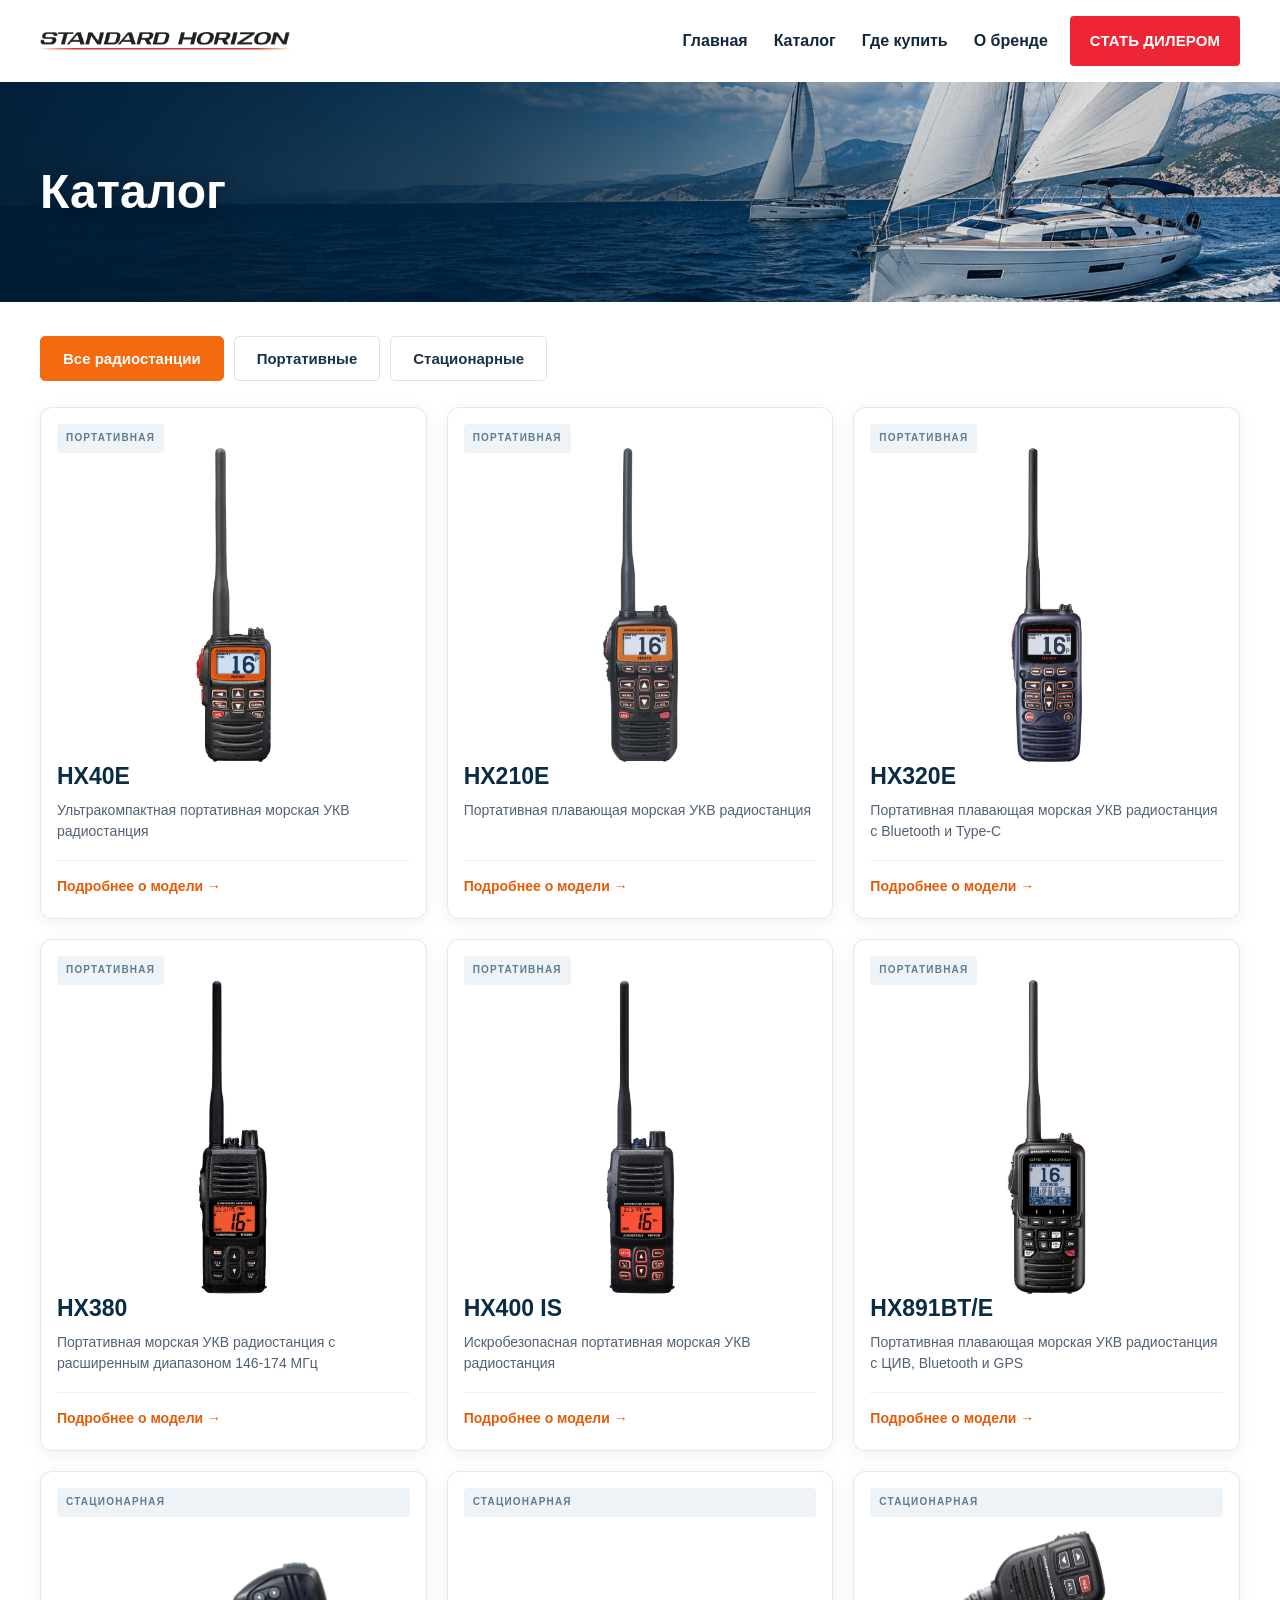
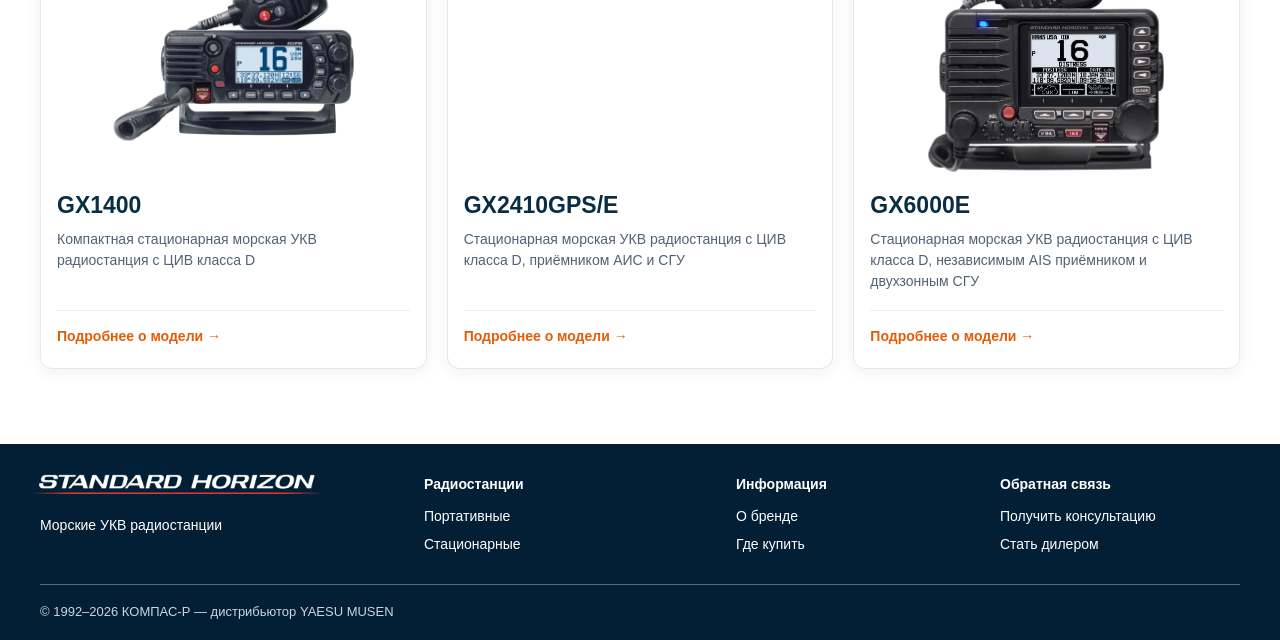
==== catalog/index.html @ 4b66a3e4 "Fix typography of distributor footer copyright" ====
<!DOCTYPE html>

<html lang="ru"><head><meta charset="utf-8"/><meta content="width=device-width,initial-scale=1" name="viewport"/><title>Каталог морских УКВ радиостанций — Standard Horizon</title><meta content="Каталог стационарных и портативных морских УКВ радиостанций Standard Horizon" name="description"/><link rel="stylesheet" href="catalog.css?v=20261125-unified-banner"/></head><body><header class="site-header"><div class="container header-inner"><a aria-label="Standard Horizon — главная" class="logo" href="../index.html"><img alt="Standard Horizon" src="[data-uri]"/></a><button aria-controls="nav" aria-expanded="false" aria-label="Открыть меню" class="mobile-menu">☰</button><nav aria-label="Основная навигация" class="nav" id="nav"><a href="../index.html">Главная</a><a href="index.html">Каталог</a><a href="../index.html#dealers">Где купить</a><a href="../about.html">О бренде</a></nav><a class="dealer-btn" href="../index.html#contact">СТАТЬ ДИЛЕРОМ</a></div></header><section class="catalog-hero"><div class="container"><h1>Каталог</h1></div></section><main class="catalog-main container"><div aria-label="Тип радиостанции" class="catalog-controls" role="group"><button aria-pressed="true" class="filter-btn active" data-filter="all" type="button">Все радиостанции</button><button aria-pressed="false" class="filter-btn" data-filter="handheld" type="button">Портативные</button><button aria-pressed="false" class="filter-btn" data-filter="fixed" type="button">Стационарные</button></div><div class="catalog-grid"><article class="catalog-card" data-type="handheld" role="link" tabindex="0" data-href="../products/HX40E.html"><div class="product-category">ПОРТАТИВНАЯ</div><img alt="Standard Horizon HX40E" class="product-photo" loading="lazy" src="../assets/products/HX40E.jpg"/><h2>HX40E</h2><p>Ультракомпактная портативная морская УКВ радиостанция</p><span class="more">Подробнее о модели  →</span></article><article class="catalog-card" data-type="handheld"><div class="product-category">ПОРТАТИВНАЯ</div><img alt="Standard Horizon HX210E" class="product-photo" loading="lazy" src="../assets/products/HX210E.jpg"/><h2>HX210E</h2><p>Портативная плавающая морская УКВ радиостанция</p><span class="more">Подробнее о модели  →</span></article><article class="catalog-card" data-type="handheld"><div class="product-category">ПОРТАТИВНАЯ</div><img alt="Standard Horizon HX320E" class="product-photo" loading="lazy" src="../assets/products/HX320E.jpg"/><h2>HX320E</h2><p>Портативная плавающая морская УКВ радиостанция с Bluetooth и Type-C</p><span class="more">Подробнее о модели  →</span></article><article class="catalog-card" data-type="handheld"><div class="product-category">ПОРТАТИВНАЯ</div><img alt="Standard Horizon HX380" class="product-photo" loading="lazy" src="../assets/products/HX380.jpg"/><h2>HX380</h2><p>Портативная морская УКВ радиостанция с расширенным диапазоном 146-174 МГц</p><span class="more">Подробнее о модели  →</span></article><article class="catalog-card" data-type="handheld"><div class="product-category">ПОРТАТИВНАЯ</div><img alt="Standard Horizon HX400 IS" class="product-photo" loading="lazy" src="../assets/products/HX400IS.jpg"/><h2>HX400 IS</h2><p>Искробезопасная портативная морская УКВ радиостанция</p><span class="more">Подробнее о модели  →</span></article><article class="catalog-card" data-type="handheld"><div class="product-category">ПОРТАТИВНАЯ</div><img alt="Standard Horizon HX891BT/E" class="product-photo" loading="lazy" src="../assets/products/HX891BTE.jpg"/><h2>HX891BT/E</h2><p>Портативная плавающая морская УКВ радиостанция с ЦИВ, Bluetooth и GPS</p><span class="more">Подробнее о модели  →</span></article><article class="catalog-card" data-type="fixed"><div class="product-category">СТАЦИОНАРНАЯ</div><div class="fixed-photo-frame"><img alt="Standard Horizon GX1400" loading="lazy" src="../assets/products/GX1400.jpg"/></div><h2>GX1400</h2><p>Компактная стационарная морская УКВ радиостанция с ЦИВ класса D</p><span class="more">Подробнее о модели  →</span></article><article class="catalog-card" data-type="fixed"><div class="product-category">СТАЦИОНАРНАЯ</div><div class="fixed-photo-frame"><img alt="Standard Horizon GX2410GPS/E" loading="lazy" src="https://standardhorizon.co.uk/wp-content/uploads/2021/01/GX2400_Front_20191024_USA_E2O-scaled.jpg"/></div><h2>GX2410GPS/E</h2><p>Стационарная морская УКВ радиостанция с ЦИВ класса D, приёмником АИС и СГУ</p><span class="more">Подробнее о модели  →</span></article><article class="catalog-card" data-type="fixed"><div class="product-category">СТАЦИОНАРНАЯ</div><div class="fixed-photo-frame"><img alt="Standard Horizon GX6000E" loading="lazy" src="../assets/products/GX6000E.jpg"/></div><h2>GX6000E</h2><p>Стационарная морская УКВ радиостанция с ЦИВ класса D, независимым AIS приёмником и двухзонным СГУ</p><span class="more">Подробнее о модели  →</span></article></div></main><footer class="footer" id="dealers"><div class="container"><div class="footer-grid"><div><div class="footer-logo"><img alt="Standard Horizon" src="../assets/images/logo-footer.png"/></div><p>Морские УКВ радиостанции</p></div><div><h3>Радиостанции</h3><a href="index.html?type=handheld">Портативные</a><a href="index.html?type=fixed">Стационарные</a></div><div><h3>Информация</h3><a href="../about.html">О бренде</a><a href="../index.html#dealers">Где купить</a></div><div id="contact"><h3>Обратная связь</h3><a data-placeholder="true" href="../index.html#contact">Получить консультацию</a><a data-placeholder="true" href="../index.html#contact">Стать дилером</a></div></div><div class="copyright">© 1992–2026 КОМПАС-Р — дистрибьютор YAESU MUSEN</div></div></footer><script>const nav=document.querySelector('.nav'),toggle=document.querySelector('.mobile-menu');if(toggle)toggle.addEventListener('click',()=>{let open=nav.classList.toggle('open');toggle.setAttribute('aria-expanded',String(open))});function filterCatalog(type){document.querySelectorAll('.filter-btn').forEach(b=>{let on=b.dataset.filter===type;b.classList.toggle('active',on);b.setAttribute('aria-pressed',String(on))});document.querySelectorAll('.catalog-card').forEach(c=>c.hidden=type!=='all'&&c.dataset.type!==type);}const initial=new URLSearchParams(location.search).get('type');filterCatalog(['fixed','handheld'].includes(initial)?initial:'all');document.querySelectorAll('.filter-btn').forEach(b=>b.addEventListener('click',()=>{filterCatalog(b.dataset.filter);let url=new URL(location.href);if(b.dataset.filter==='all')url.searchParams.delete('type');else url.searchParams.set('type',b.dataset.filter);history.replaceState(null,'',url)}));document.querySelectorAll('.catalog-card[data-href]').forEach(c=>{const go=()=>location.href=c.dataset.href;c.addEventListener('click',go);c.addEventListener('keydown',e=>{if(e.key==='Enter'){go()}})});</script></body></html>
---- catalog/catalog.css ----
*{box-sizing:border-box}html{scroll-behavior:smooth}body{margin:0;color:#10151c;font:16px/1.45 Arial,Helvetica,sans-serif;background:#fff}a{text-decoration:none;color:inherit}.container{width:min(1200px,calc(100% - 48px));margin:auto}.site-header{background:#fff;position:relative;z-index:10}.header-inner{height:82px;display:flex;align-items:center;gap:34px}.logo,.footer-logo{font-size:29px;line-height:1;font-weight:900;font-style:italic;letter-spacing:-1.3px;white-space:nowrap;border-bottom:3px solid #e93b4c;padding-bottom:3px}.nav{display:flex;gap:34px;align-items:center;margin-left:auto;font-weight:700;font-size:14px}.nav a:hover{color:#ed6511}.dealer-btn,.primary-btn{background:#f36a10;color:#fff;font-weight:800;padding:17px 22px;border-radius:4px;white-space:nowrap;font-size:14px}.dealer-btn:hover,.primary-btn:hover{background:#d94f00}.mobile-menu{display:none}.hero{height:485px;position:relative;background:#03294b;overflow:hidden;color:#fff}.hero-photo{position:absolute;inset:0 0 0 38%;background:url('assets/hero-daytime.png') center center/cover no-repeat}.hero-shade{position:absolute;inset:0;background:linear-gradient(90deg,#001c35 0%,#002b4bdc 31%,#002a4969 55%,transparent 77%)}.hero-content{position:relative;padding-top:76px}.hero h1{font-size:clamp(42px,5vw,68px);letter-spacing:-2px;line-height:1.05;margin:0 0 22px}.orange-rule{width:86px;height:4px;background:#f36a10}.hero p{font-size:23px;line-height:1.3;font-weight:600;margin:24px 0}.hero-actions{display:flex;gap:12px;flex-wrap:wrap}.outline-btn{border:1px solid #d4e0ea;color:#fff;font-size:14px;font-weight:800;padding:16px 22px;border-radius:4px}.categories{display:grid;grid-template-columns:1fr 1fr;gap:20px;margin-top:24px}.category{background:#092c4c;min-height:250px;border-radius:8px;position:relative;overflow:hidden;color:#fff;display:flex;align-items:center;padding:34px}.category:after{content:'';position:absolute;inset:0;background:linear-gradient(90deg,#062440 0%,#062440c9 40%,transparent 100%)}.category>div{position:relative;z-index:2}.category h2{font-size:26px;line-height:1.2;margin:0 0 22px}.category img{position:absolute;right:0;top:0;height:100%;width:55%;object-fit:cover}.arrow{background:#f36a10;padding:6px 12px;border-radius:8px;font-size:25px}.benefits{display:grid;grid-template-columns:repeat(4,1fr);gap:18px;padding:32px 0}.benefits>div{display:flex;align-items:center;gap:15px}.benefits span{font-size:39px;color:#052a45}.benefits strong{font-size:14px}.popular{padding:20px 0 60px}.section-title{font-size:36px;line-height:1.2;margin:0 0 25px}.section-title:after{content:'';display:block;background:#f36a10;width:68px;height:4px;margin-top:13px}.products{display:grid;grid-template-columns:repeat(4,1fr);gap:18px}.product{border:1px solid #e8ebee;box-shadow:0 3px 16px #001d3214;border-radius:8px;padding:20px;position:relative;min-height:320px}.product img{width:100%;height:190px;object-fit:contain}.product h3{font-size:20px;margin:8px 0 3px}.product p{font-size:14px;margin:0 0 12px}.product span{position:absolute;bottom:12px;right:17px;font-size:25px;color:#f36a10}.about{background:#06283e;color:#fff;border-radius:8px;display:grid;grid-template-columns:1fr 1fr;overflow:hidden;margin-bottom:18px;min-height:285px}.about>img{width:100%;height:100%;object-fit:cover}.about>div{padding:35px 40px}.about p{font-size:18px}.outline-orange{display:inline-block;border:1px solid #f36a10;border-radius:4px;padding:12px 18px;margin-top:10px}.footer{background:#031f35;color:#fff;padding:30px 0 18px}.footer-grid{display:grid;grid-template-columns:1.5fr 1.2fr 1fr 1fr;gap:24px}.footer-logo{font-size:24px;display:inline-block}.footer p,.footer a{font-size:14px;line-height:1.7}.footer h3{font-size:14px;margin:0 0 10px}.footer a{display:block;margin:4px 0}.copyright{border-top:1px solid #ffffff55;padding-top:18px;margin-top:24px;font-size:13px;color:#ccd6de}@media(max-width:950px){.header-inner{flex-wrap:wrap;height:auto;padding:16px 0}.nav{order:3;width:100%;justify-content:center;margin:0}.dealer-btn{margin-left:auto}.hero-photo{left:25%}.products{grid-template-columns:repeat(2,1fr)}.footer-grid{grid-template-columns:repeat(2,1fr)}}@media(max-width:640px){.container{width:calc(100% - 30px)}.header-inner{gap:12px}.logo{font-size:21px}.dealer-btn{font-size:11px;padding:12px}.mobile-menu{display:block;margin-left:auto;background:transparent;border:0;font-size:23px}.nav{display:none;flex-direction:column;align-items:flex-start;gap:14px;padding:15px 0}.nav.open{display:flex}.hero{height:520px}.hero-photo{inset:0;background-position:60% center;opacity:.75}.hero-shade{background:linear-gradient(90deg,#001c35ed,#002a4c8a)}.hero-content{padding-top:85px}.hero h1{font-size:46px}.hero p{font-size:20px}.hero-actions a{font-size:12px}.categories,.about{grid-template-columns:1fr}.category{min-height:205px}.benefits{grid-template-columns:repeat(2,1fr)}.benefits span{font-size:27px}.benefits strong{font-size:12px}.products{gap:10px}.product{padding:12px;min-height:285px}.product img{height:150px}.product h3{font-size:16px}.about>img{height:200px}.about>div{padding:25px}.footer-grid{grid-template-columns:1fr 1fr;gap:20px}.footer-logo{font-size:20px}}
/* Approved homepage updates */
:root{--brand-red:#ed2535}
body{font-style:normal}
.site-header .logo,.footer-logo{font-style:italic} /* Preserve the original wordmark treatment */
.logo,.footer-logo{border-bottom-color:var(--brand-red)}
.dealer-btn,.primary-btn{background:var(--brand-red)}
.dealer-btn:hover,.primary-btn:hover{background:#c61929}
.nav a:hover{color:var(--brand-red)}
.hero-content{padding-top:115px;max-width:1200px}
.hero h1{max-width:620px;font-size:clamp(38px,4.8vw,64px);line-height:1.08;letter-spacing:-1.4px;margin-bottom:22px;font-style:normal}
.hero p{font-size:clamp(18px,2.2vw,25px);font-weight:500;margin:0 0 32px;max-width:590px}
.hero .primary-btn{display:inline-block}
.categories{margin-top:26px}
.category h2{font-style:normal}
.arrow{background:var(--brand-red)}
.benefits{gap:12px;padding:34px 0}
.benefits>div{gap:12px}
.benefits strong{font-size:14px;font-weight:650}
.benefits span{font-size:35px;min-width:42px;text-align:center}
.section-heading{display:flex;align-items:flex-start;justify-content:space-between;gap:20px}
.catalog-link{color:var(--brand-red);font-weight:700;margin-top:12px}
.product-image{height:190px;display:flex;align-items:center;justify-content:center;text-align:center}
.product-image.pending{background:#f3f6f8;border:1px dashed #b9c6ce;border-radius:6px;color:#637787;font-size:15px;font-weight:600}
.product span{color:var(--brand-red)}
.section-title:after{background:var(--brand-red)}
.outline-orange{border-color:var(--brand-red)}
@media(max-width:640px){.hero-content{padding-top:110px}.hero h1{font-size:41px}.hero p{font-size:20px}.section-heading{flex-direction:column;gap:0}.catalog-link{margin:0 0 20px}.product-image{height:145px}}

/* Approved product photography: equal frames and undistorted originals */
.product-image{overflow:hidden;background:#fff}
.product-photo{display:block;max-width:88%;max-height:180px;width:auto;height:auto;object-fit:contain;margin:auto}
@media(max-width:640px){.product-photo{max-height:137px}}

/* Harmonized product photography, preserving each model's proportions */
.product-image{height:205px;padding:8px 4px;overflow:hidden}
.product-image .product-photo{width:100%;height:100%;max-width:100%;max-height:100%;object-fit:contain;object-position:center}
@media(max-width:640px){.product-image{height:160px}}


/* Full images visible: increase the available frame instead of scaling beyond clipped bounds. */
.product-image{height:238px;overflow:visible}
.product-image .product-photo{transform:none!important;object-fit:contain}
@media(max-width:640px){.product-image{height:185px}}

/* Header typography aligned with the rest of the website */
.site-header .nav, .site-header .nav a, .site-header .dealer-btn, .site-header .mobile-menu {
  font-family: Arial, Helvetica, sans-serif !important;
  font-style: normal !important;
  font-stretch: normal;
  text-transform: none;
  letter-spacing: 0 !important;
  text-shadow: none !important;
  -webkit-text-stroke: 0 !important;
  filter: none !important;
}
.site-header .nav { font-size: 16px !important; font-weight: 600 !important; gap: 28px; }
.site-header .nav a { font-size: inherit !important; font-weight: inherit !important; line-height: 1.4; }
.site-header .dealer-btn { font-size: 15px !important; font-weight: 700 !important; line-height: 1.3; padding: 15px 20px; }
.site-header .logo img { display: block; max-width: 100%; height: auto; }

.catalog-hero{position:relative;isolation:isolate;background:#06283e;color:white;padding:80px 0 76px;overflow:hidden}.catalog-hero::before{content:"";position:absolute;inset:0;z-index:-2;background-image:url(../assets/images/background-0.jpg);background-position:center 54%;background-size:cover}.catalog-hero::after{content:"";position:absolute;inset:0;z-index:-1;background:linear-gradient(90deg,rgba(0,28,51,.90) 0%,rgba(0,32,55,.72) 36%,rgba(0,36,60,.12) 77%)}.breadcrumbs{font-size:13px;color:#b9cad6;margin-bottom:16px}.catalog-hero h1{text-shadow:0 2px 16px rgba(0,0,0,.3);font-size:clamp(32px,4vw,48px);margin:0 0 12px}.catalog-hero p{font-size:18px;color:#d5e0e8;max-width:720px;margin:0}@media(max-width:640px){.catalog-hero{padding:64px 0 60px}.catalog-hero::before{background-position:62% center}.catalog-hero::after{background:linear-gradient(90deg,rgba(0,28,51,.92),rgba(0,28,51,.48))}}.catalog-main{padding:34px 0 75px}.catalog-controls{display:flex;gap:10px;flex-wrap:wrap;margin-bottom:26px}.filter-btn{border:1px solid #dce2e8;background:#fff;border-radius:5px;padding:13px 22px;font-size:15px;font-weight:700;cursor:pointer;color:#17344a}.filter-btn.active,.filter-btn:hover{background:#f36a10;color:#fff;border-color:#f36a10}.catalog-grid{display:grid;grid-template-columns:repeat(3,minmax(0,1fr));gap:20px}.catalog-card{border:1px solid #e4e8eb;border-radius:8px;box-shadow:0 3px 16px #001d3210;padding:22px;display:flex;flex-direction:column;min-height:370px}.catalog-card img{width:100%;height:225px;object-fit:contain}.catalog-card h2{font-size:24px;margin:12px 0 5px}.catalog-card p{color:#526273;font-size:14px;margin:0 0 20px}.catalog-card .more{margin-top:auto;display:inline-flex;align-items:center;gap:12px;color:#e55c08;font-size:14px;font-weight:800}.catalog-note{color:#6a7885;font-size:13px;margin-top:26px}.catalog-card[hidden]{display:none!important}@media(max-width:800px){.catalog-grid{grid-template-columns:repeat(2,minmax(0,1fr))}}@media(max-width:560px){.catalog-grid{grid-template-columns:1fr}.catalog-hero{padding:35px 0}.catalog-card img{height:200px}}




.site-header .logo,.footer-logo{background:transparent!important;border:0!important;border-radius:0!important;padding:0!important;box-shadow:none!important}
.site-header .logo img{width:250px!important;height:auto!important;display:block}
.footer-logo img{width:235px!important;height:auto!important;display:block}
@media(max-width:640px){.site-header .logo img{width:175px!important}.footer-logo img{width:200px!important}}


/* Approved white Standard Horizon logo directly on dark footer */
.footer .footer-logo{background:transparent!important;border:0!important;padding:0!important;border-radius:0!important;display:inline-flex!important;align-items:center!important;max-width:100%!important}
.footer .footer-logo img{display:block!important;width:285px!important;max-width:100%!important;height:auto!important;filter:none!important;opacity:1!important}

/* Align footer logo with subtitle; no other layout changes */
.footer .footer-logo{position:relative!important;left:-6px!important;}



.product-photo-pending{height:190px;display:flex;align-items:center;justify-content:center;background:#f4f7fa;color:#8b9aab;font-size:12px;letter-spacing:1.4px;font-weight:700;border-radius:5px;text-align:center;padding:12px}@media(max-width:640px){.product-photo-pending{height:150px;font-size:10px}}


/* Refined catalog cards */
.catalog-card{position:relative;border-radius:12px;padding:20px 22px 24px;min-height:392px;transition:transform .2s ease,box-shadow .2s ease;background:#fff}
.catalog-card:hover{transform:translateY(-3px);box-shadow:0 12px 32px #001d3220}
.product-category{align-self:flex-start;font-size:10px;font-weight:800;letter-spacing:1.2px;color:#607c90;background:#edf3f7;border-radius:4px;padding:7px 9px;margin-bottom:12px}
.catalog-card img{height:220px;object-fit:contain}
.catalog-card h2{font-size:23px;margin:15px 0 7px;color:#092d44}
.catalog-card p{line-height:1.5;min-height:42px;margin-bottom:18px}
.catalog-card .more{border-top:1px solid #edf0f3;padding-top:15px;width:100%}
.product-photo-pending{height:220px;background:linear-gradient(135deg,#f5f8fa,#eaf0f5);display:flex;flex-direction:column;gap:8px;color:#8a9cac;letter-spacing:0;font-weight:500;text-transform:none}
.pending-icon{font-size:54px;font-weight:200;line-height:1;color:#b9c9d5}
@media(max-width:640px){.product-photo-pending{height:200px}}



/* Enlarged product photos in approved catalog cards */
.catalog-card{padding:16px 16px 22px;min-height:420px}
.catalog-card .product-image{height:285px;padding:0;overflow:hidden}
.catalog-card .product-image img.product-photo,.catalog-card img.product-photo{height:280px;max-height:280px;width:100%;max-width:100%;object-fit:contain;object-position:center;transform:scale(1.12);transform-origin:center}
.catalog-card .product-photo-pending{height:280px}
@media(max-width:640px){.catalog-card .product-image{height:225px}.catalog-card .product-image img.product-photo,.catalog-card img.product-photo{height:220px;max-height:220px}.catalog-card .product-photo-pending{height:220px}}



/* Match the approved homepage header geometry and typography. */
.site-header .nav, .site-header .nav a {
  font-family:Arial,Helvetica,sans-serif!important;
  font-size:16px!important;
  font-weight:700!important;
  font-style:normal!important;
  letter-spacing:0!important;
}
.site-header .nav a:hover,.site-header .nav a:focus-visible{color:#b71e2b!important}
.site-header .header-inner{gap:22px}
.site-header .nav{gap:26px}
.site-header .nav,.site-header .nav a{line-height:1.35!important;color:#14283b!important;text-rendering:optimizeLegibility}
.site-header .dealer-btn{font-family:Arial,Helvetica,sans-serif!important;font-size:15px!important;font-weight:700!important;font-style:normal!important;letter-spacing:.1px!important;line-height:1.3!important;padding:15px 20px;text-rendering:optimizeLegibility}
@media(max-width:700px){.site-header .dealer-btn{font-size:13px!important;padding:12px 14px}}

/* Fixed-mount models: consistent image presentation without cropping. */
.catalog-card[data-type="fixed"] img,
.catalog-card[data-type="fixed"] img.product-photo {
  width:100%;height:250px;max-height:250px;object-fit:contain;
  transform:none;transform-origin:center;
}
/* GX2410 source image has a tighter crop, so balance its apparent size. */
.catalog-card[data-type="fixed"] img[src*="GX2410GPSE"] {transform:scale(.88)}
@media(max-width:640px){
  .catalog-card[data-type="fixed"] img,
  .catalog-card[data-type="fixed"] img.product-photo {height:220px;max-height:220px}
}
/* Only cards with a real destination should indicate clickability. */
.catalog-card[data-href]{cursor:pointer}
.catalog-card[data-href]:focus-visible{outline:3px solid #ed2535;outline-offset:3px}

/* Fixed radio cards: aligned image slots and balanced perceived radio sizes. */
.catalog-card[data-type="fixed"] > img {
  display:block!important;
  width:100%!important;
  height:245px!important;
  min-height:245px!important;
  max-height:245px!important;
  object-fit:contain!important;
  object-position:center center!important;
  margin:0 auto!important;
  flex:0 0 245px!important;
}
.catalog-card[data-type="fixed"] > img[src*="GX2410GPSE"] {
  transform:scale(.72)!important;
}
.catalog-card[data-type="fixed"] > img:not([src*="GX2410GPSE"]) {
  transform:scale(.92)!important;
}
@media(max-width:640px){
  .catalog-card[data-type="fixed"] > img {
    height:220px!important;min-height:220px!important;
    max-height:220px!important;flex-basis:220px!important;
  }
}

/* Fixed models: identical layout box, regardless of image class or source dimensions. */
.catalog-card[data-type="fixed"] .fixed-photo-frame {
  height:245px;min-height:245px;max-height:245px;
  flex:0 0 245px;width:100%;
  display:flex;align-items:center;justify-content:center;
  overflow:hidden;
}
.catalog-card[data-type="fixed"] .fixed-photo-frame img,
.catalog-card[data-type="fixed"] .fixed-photo-frame img.product-photo {
  display:block!important;width:100%!important;height:100%!important;
  min-height:0!important;max-height:100%!important;
  max-width:100%!important;object-fit:contain!important;
  object-position:center!important;margin:0!important;
  flex:0 0 auto!important;transform:scale(.90)!important;
}
.catalog-card[data-type="fixed"] .fixed-photo-frame img[src*="GX2410GPSE"] {
  transform:scale(.73)!important;
}
@media(max-width:640px){
  .catalog-card[data-type="fixed"] .fixed-photo-frame {
    height:220px;min-height:220px;max-height:220px;flex-basis:220px;
  }
}

/* Fixed models: grid rows lock titles to the same baseline across cards. */
.catalog-card[data-type="fixed"] {
  display:grid;
  grid-template-rows:auto 245px auto auto 1fr;
  align-content:stretch;
}
.catalog-card[data-type="fixed"] .fixed-photo-frame {
  height:245px!important;min-height:0!important;max-height:245px!important;
  width:100%;min-width:0;overflow:hidden;
  display:grid;place-items:center;
}
.catalog-card[data-type="fixed"] .fixed-photo-frame > img {
  width:100%!important;height:100%!important;
  max-width:100%!important;max-height:100%!important;
  object-fit:contain!important;display:block!important;
  transform:scale(.90)!important;
}
.catalog-card[data-type="fixed"] .fixed-photo-frame > img[src*="GX2410GPSE"] {
  transform:scale(.68)!important;
}
.catalog-card[data-type="fixed"] h2 {margin-top:15px!important}
.catalog-card[data-type="fixed"] .more {align-self:end}
@media(max-width:640px){
  .catalog-card[data-type="fixed"] {grid-template-rows:auto 220px auto auto 1fr}
  .catalog-card[data-type="fixed"] .fixed-photo-frame {height:220px!important;max-height:220px!important}
}

/* Relative apparent dimensions of fixed radios: GX1400 < GX2410 < GX6000. */
.catalog-card[data-type="fixed"] .fixed-photo-frame > img[src*="GX1400"]{transform:scale(.66)!important}
.catalog-card[data-type="fixed"] .fixed-photo-frame > img[src*="GX2410GPSE"]{transform:scale(.82)!important}
.catalog-card[data-type="fixed"] .fixed-photo-frame > img[src*="GX6000E"]{transform:scale(.98)!important}

/* Keep GX2410 mid-size when using the official high-resolution photo. */
.catalog-card[data-type="fixed"] .fixed-photo-frame > img[alt="Standard Horizon GX2410GPS/E"]{transform:scale(.82)!important}

/* GX2410 official JPG contains more whitespace: compensate for source framing while preserving image aspect ratio. */
.catalog-card[data-type="fixed"] .fixed-photo-frame > img[alt="Standard Horizon GX1400"]{transform:scale(.66)!important}
.catalog-card[data-type="fixed"] .fixed-photo-frame > img[alt="Standard Horizon GX2410GPS/E"]{transform:scale(1.13)!important}
.catalog-card[data-type="fixed"] .fixed-photo-frame > img[alt="Standard Horizon GX6000E"]{transform:scale(.98)!important}

/* Increase GX1400 and GX2410GPS/E apparent size by exactly 10%; GX6000E unchanged. */
.catalog-card[data-type="fixed"] .fixed-photo-frame > img[alt="Standard Horizon GX1400"]{transform:scale(.726)!important}
.catalog-card[data-type="fixed"] .fixed-photo-frame > img[alt="Standard Horizon GX2410GPS/E"]{transform:scale(1.243)!important}

/* Shared hero dimensions: Catalog and About */
.catalog-hero{height:220px!important;min-height:220px!important;box-sizing:border-box!important;padding:0!important;display:flex!important;align-items:center!important}
.catalog-hero h1{margin:0!important;font-size:clamp(32px,4vw,48px)!important;line-height:1.2!important}
@media(max-width:640px){.catalog-hero{height:180px!important;min-height:180px!important;padding:0!important}}
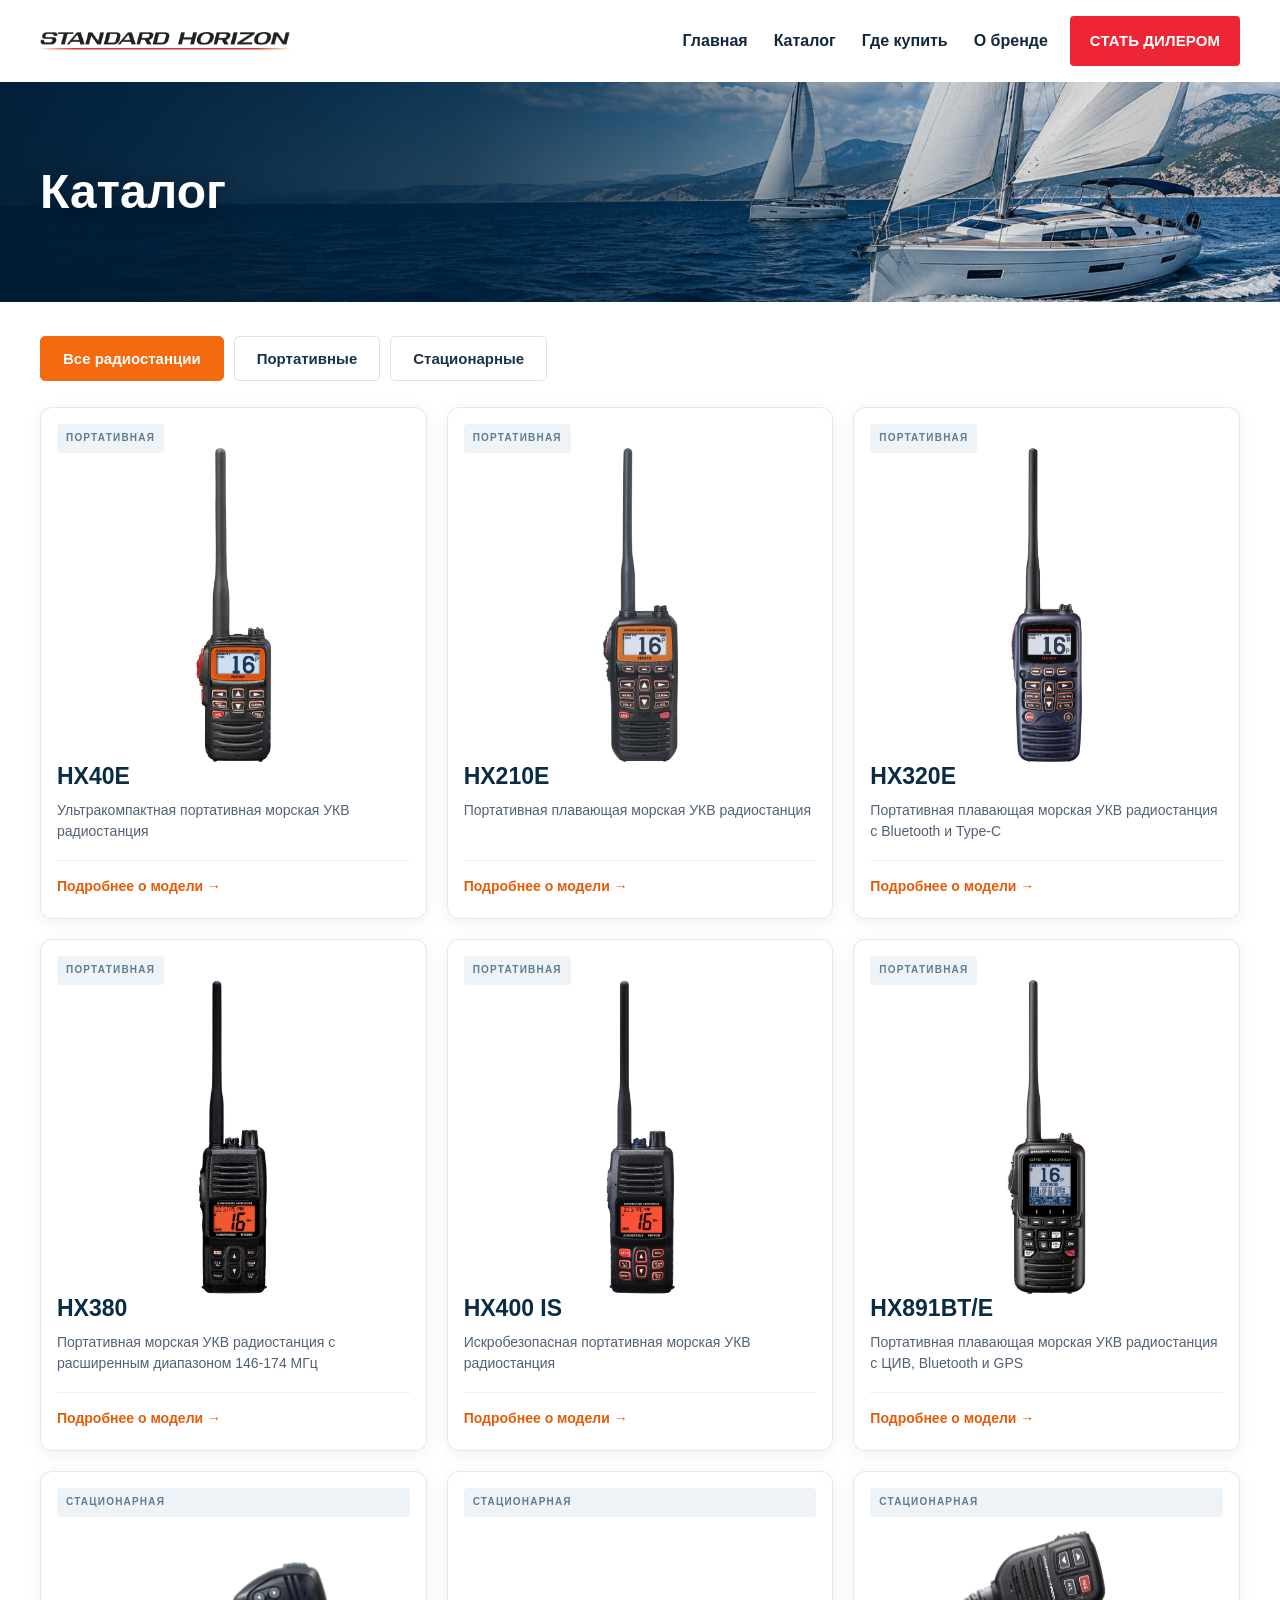
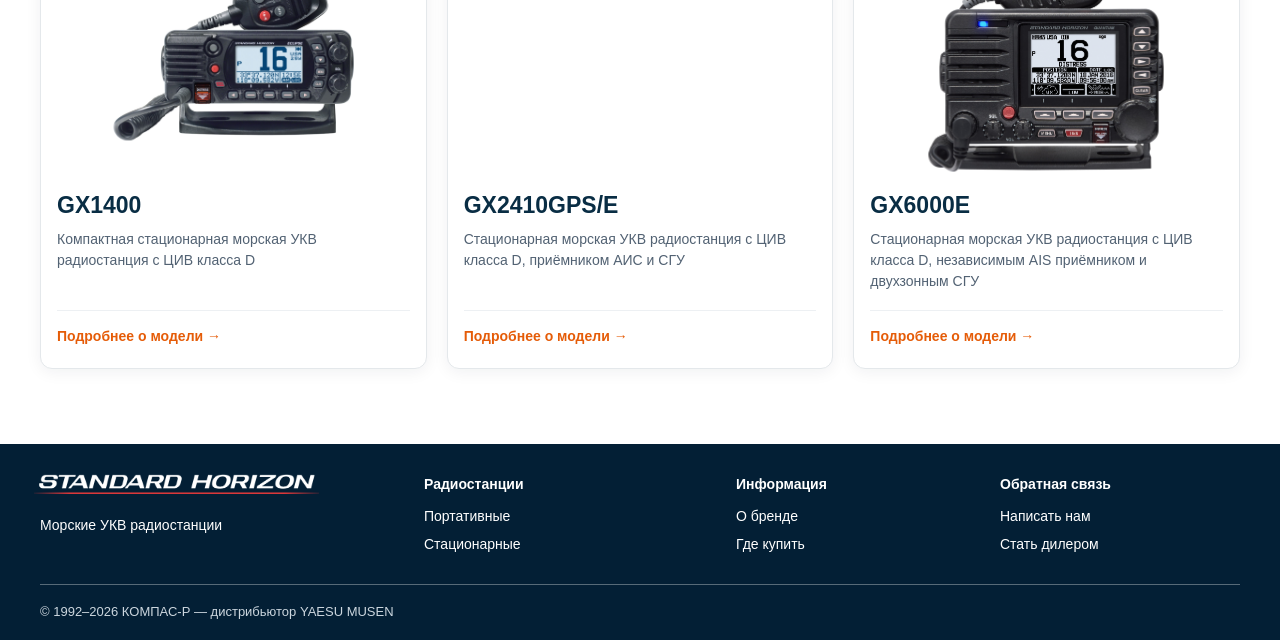
==== commit f086f5c6: "Remove consultation CTA and topic; retain general contact link" ====
--- a/catalog/index.html
+++ b/catalog/index.html
@@ -1,3 +1,3 @@
 <!DOCTYPE html>
 
-<html lang="ru"><head><meta charset="utf-8"/><meta content="width=device-width,initial-scale=1" name="viewport"/><title>Каталог морских УКВ радиостанций — Standard Horizon</title><meta content="Каталог стационарных и портативных морских УКВ радиостанций Standard Horizon" name="description"/><link rel="stylesheet" href="catalog.css?v=20261125-unified-banner"/></head><body><header class="site-header"><div class="container header-inner"><a aria-label="Standard Horizon — главная" class="logo" href="../index.html"><img alt="Standard Horizon" src="[data-uri]"/></a><button aria-controls="nav" aria-expanded="false" aria-label="Открыть меню" class="mobile-menu">☰</button><nav aria-label="Основная навигация" class="nav" id="nav"><a href="../index.html">Главная</a><a href="index.html">Каталог</a><a href="../index.html#dealers">Где купить</a><a href="../about.html">О бренде</a></nav><a class="dealer-btn" href="../index.html#contact">СТАТЬ ДИЛЕРОМ</a></div></header><section class="catalog-hero"><div class="container"><h1>Каталог</h1></div></section><main class="catalog-main container"><div aria-label="Тип радиостанции" class="catalog-controls" role="group"><button aria-pressed="true" class="filter-btn active" data-filter="all" type="button">Все радиостанции</button><button aria-pressed="false" class="filter-btn" data-filter="handheld" type="button">Портативные</button><button aria-pressed="false" class="filter-btn" data-filter="fixed" type="button">Стационарные</button></div><div class="catalog-grid"><article class="catalog-card" data-type="handheld" role="link" tabindex="0" data-href="../products/HX40E.html"><div class="product-category">ПОРТАТИВНАЯ</div><img alt="Standard Horizon HX40E" class="product-photo" loading="lazy" src="../assets/products/HX40E.jpg"/><h2>HX40E</h2><p>Ультракомпактная портативная морская УКВ радиостанция</p><span class="more">Подробнее о модели  →</span></article><article class="catalog-card" data-type="handheld"><div class="product-category">ПОРТАТИВНАЯ</div><img alt="Standard Horizon HX210E" class="product-photo" loading="lazy" src="../assets/products/HX210E.jpg"/><h2>HX210E</h2><p>Портативная плавающая морская УКВ радиостанция</p><span class="more">Подробнее о модели  →</span></article><article class="catalog-card" data-type="handheld"><div class="product-category">ПОРТАТИВНАЯ</div><img alt="Standard Horizon HX320E" class="product-photo" loading="lazy" src="../assets/products/HX320E.jpg"/><h2>HX320E</h2><p>Портативная плавающая морская УКВ радиостанция с Bluetooth и Type-C</p><span class="more">Подробнее о модели  →</span></article><article class="catalog-card" data-type="handheld"><div class="product-category">ПОРТАТИВНАЯ</div><img alt="Standard Horizon HX380" class="product-photo" loading="lazy" src="../assets/products/HX380.jpg"/><h2>HX380</h2><p>Портативная морская УКВ радиостанция с расширенным диапазоном 146-174 МГц</p><span class="more">Подробнее о модели  →</span></article><article class="catalog-card" data-type="handheld"><div class="product-category">ПОРТАТИВНАЯ</div><img alt="Standard Horizon HX400 IS" class="product-photo" loading="lazy" src="../assets/products/HX400IS.jpg"/><h2>HX400 IS</h2><p>Искробезопасная портативная морская УКВ радиостанция</p><span class="more">Подробнее о модели  →</span></article><article class="catalog-card" data-type="handheld"><div class="product-category">ПОРТАТИВНАЯ</div><img alt="Standard Horizon HX891BT/E" class="product-photo" loading="lazy" src="../assets/products/HX891BTE.jpg"/><h2>HX891BT/E</h2><p>Портативная плавающая морская УКВ радиостанция с ЦИВ, Bluetooth и GPS</p><span class="more">Подробнее о модели  →</span></article><article class="catalog-card" data-type="fixed"><div class="product-category">СТАЦИОНАРНАЯ</div><div class="fixed-photo-frame"><img alt="Standard Horizon GX1400" loading="lazy" src="../assets/products/GX1400.jpg"/></div><h2>GX1400</h2><p>Компактная стационарная морская УКВ радиостанция с ЦИВ класса D</p><span class="more">Подробнее о модели  →</span></article><article class="catalog-card" data-type="fixed"><div class="product-category">СТАЦИОНАРНАЯ</div><div class="fixed-photo-frame"><img alt="Standard Horizon GX2410GPS/E" loading="lazy" src="https://standardhorizon.co.uk/wp-content/uploads/2021/01/GX2400_Front_20191024_USA_E2O-scaled.jpg"/></div><h2>GX2410GPS/E</h2><p>Стационарная морская УКВ радиостанция с ЦИВ класса D, приёмником АИС и СГУ</p><span class="more">Подробнее о модели  →</span></article><article class="catalog-card" data-type="fixed"><div class="product-category">СТАЦИОНАРНАЯ</div><div class="fixed-photo-frame"><img alt="Standard Horizon GX6000E" loading="lazy" src="../assets/products/GX6000E.jpg"/></div><h2>GX6000E</h2><p>Стационарная морская УКВ радиостанция с ЦИВ класса D, независимым AIS приёмником и двухзонным СГУ</p><span class="more">Подробнее о модели  →</span></article></div></main><footer class="footer" id="dealers"><div class="container"><div class="footer-grid"><div><div class="footer-logo"><img alt="Standard Horizon" src="../assets/images/logo-footer.png"/></div><p>Морские УКВ радиостанции</p></div><div><h3>Радиостанции</h3><a href="index.html?type=handheld">Портативные</a><a href="index.html?type=fixed">Стационарные</a></div><div><h3>Информация</h3><a href="../about.html">О бренде</a><a href="../index.html#dealers">Где купить</a></div><div id="contact"><h3>Обратная связь</h3><a data-placeholder="true" href="../index.html#contact">Получить консультацию</a><a data-placeholder="true" href="../index.html#contact">Стать дилером</a></div></div><div class="copyright">© 1992–2026 КОМПАС-Р — дистрибьютор YAESU MUSEN</div></div></footer><script>const nav=document.querySelector('.nav'),toggle=document.querySelector('.mobile-menu');if(toggle)toggle.addEventListener('click',()=>{let open=nav.classList.toggle('open');toggle.setAttribute('aria-expanded',String(open))});function filterCatalog(type){document.querySelectorAll('.filter-btn').forEach(b=>{let on=b.dataset.filter===type;b.classList.toggle('active',on);b.setAttribute('aria-pressed',String(on))});document.querySelectorAll('.catalog-card').forEach(c=>c.hidden=type!=='all'&&c.dataset.type!==type);}const initial=new URLSearchParams(location.search).get('type');filterCatalog(['fixed','handheld'].includes(initial)?initial:'all');document.querySelectorAll('.filter-btn').forEach(b=>b.addEventListener('click',()=>{filterCatalog(b.dataset.filter);let url=new URL(location.href);if(b.dataset.filter==='all')url.searchParams.delete('type');else url.searchParams.set('type',b.dataset.filter);history.replaceState(null,'',url)}));document.querySelectorAll('.catalog-card[data-href]').forEach(c=>{const go=()=>location.href=c.dataset.href;c.addEventListener('click',go);c.addEventListener('keydown',e=>{if(e.key==='Enter'){go()}})});</script></body></html>+<html lang="ru"><head><meta charset="utf-8"/><meta content="width=device-width,initial-scale=1" name="viewport"/><title>Каталог морских УКВ радиостанций — Standard Horizon</title><meta content="Каталог стационарных и портативных морских УКВ радиостанций Standard Horizon" name="description"/><link rel="stylesheet" href="catalog.css?v=20261125-unified-banner"/></head><body><header class="site-header"><div class="container header-inner"><a aria-label="Standard Horizon — главная" class="logo" href="../index.html"><img alt="Standard Horizon" src="[data-uri]"/></a><button aria-controls="nav" aria-expanded="false" aria-label="Открыть меню" class="mobile-menu">☰</button><nav aria-label="Основная навигация" class="nav" id="nav"><a href="../index.html">Главная</a><a href="index.html">Каталог</a><a href="../where-to-buy.html">Где купить</a><a href="../about.html">О бренде</a></nav><a class="dealer-btn" href="../dealer.html">СТАТЬ ДИЛЕРОМ</a></div></header><section class="catalog-hero"><div class="container"><h1>Каталог</h1></div></section><main class="catalog-main container"><div aria-label="Тип радиостанции" class="catalog-controls" role="group"><button aria-pressed="true" class="filter-btn active" data-filter="all" type="button">Все радиостанции</button><button aria-pressed="false" class="filter-btn" data-filter="handheld" type="button">Портативные</button><button aria-pressed="false" class="filter-btn" data-filter="fixed" type="button">Стационарные</button></div><div class="catalog-grid"><article class="catalog-card" data-type="handheld" role="link" tabindex="0" data-href="../products/HX40E.html"><div class="product-category">ПОРТАТИВНАЯ</div><img alt="Standard Horizon HX40E" class="product-photo" loading="lazy" src="../assets/products/HX40E.jpg"/><h2>HX40E</h2><p>Ультракомпактная портативная морская УКВ радиостанция</p><span class="more">Подробнее о модели  →</span></article><article class="catalog-card" data-type="handheld"><div class="product-category">ПОРТАТИВНАЯ</div><img alt="Standard Horizon HX210E" class="product-photo" loading="lazy" src="../assets/products/HX210E.jpg"/><h2>HX210E</h2><p>Портативная плавающая морская УКВ радиостанция</p><span class="more">Подробнее о модели  →</span></article><article class="catalog-card" data-type="handheld"><div class="product-category">ПОРТАТИВНАЯ</div><img alt="Standard Horizon HX320E" class="product-photo" loading="lazy" src="../assets/products/HX320E.jpg"/><h2>HX320E</h2><p>Портативная плавающая морская УКВ радиостанция с Bluetooth и Type-C</p><span class="more">Подробнее о модели  →</span></article><article class="catalog-card" data-type="handheld"><div class="product-category">ПОРТАТИВНАЯ</div><img alt="Standard Horizon HX380" class="product-photo" loading="lazy" src="../assets/products/HX380.jpg"/><h2>HX380</h2><p>Портативная морская УКВ радиостанция с расширенным диапазоном 146-174 МГц</p><span class="more">Подробнее о модели  →</span></article><article class="catalog-card" data-type="handheld"><div class="product-category">ПОРТАТИВНАЯ</div><img alt="Standard Horizon HX400 IS" class="product-photo" loading="lazy" src="../assets/products/HX400IS.jpg"/><h2>HX400 IS</h2><p>Искробезопасная портативная морская УКВ радиостанция</p><span class="more">Подробнее о модели  →</span></article><article class="catalog-card" data-type="handheld"><div class="product-category">ПОРТАТИВНАЯ</div><img alt="Standard Horizon HX891BT/E" class="product-photo" loading="lazy" src="../assets/products/HX891BTE.jpg"/><h2>HX891BT/E</h2><p>Портативная плавающая морская УКВ радиостанция с ЦИВ, Bluetooth и GPS</p><span class="more">Подробнее о модели  →</span></article><article class="catalog-card" data-type="fixed"><div class="product-category">СТАЦИОНАРНАЯ</div><div class="fixed-photo-frame"><img alt="Standard Horizon GX1400" loading="lazy" src="../assets/products/GX1400.jpg"/></div><h2>GX1400</h2><p>Компактная стационарная морская УКВ радиостанция с ЦИВ класса D</p><span class="more">Подробнее о модели  →</span></article><article class="catalog-card" data-type="fixed"><div class="product-category">СТАЦИОНАРНАЯ</div><div class="fixed-photo-frame"><img alt="Standard Horizon GX2410GPS/E" loading="lazy" src="https://standardhorizon.co.uk/wp-content/uploads/2021/01/GX2400_Front_20191024_USA_E2O-scaled.jpg"/></div><h2>GX2410GPS/E</h2><p>Стационарная морская УКВ радиостанция с ЦИВ класса D, приёмником АИС и СГУ</p><span class="more">Подробнее о модели  →</span></article><article class="catalog-card" data-type="fixed"><div class="product-category">СТАЦИОНАРНАЯ</div><div class="fixed-photo-frame"><img alt="Standard Horizon GX6000E" loading="lazy" src="../assets/products/GX6000E.jpg"/></div><h2>GX6000E</h2><p>Стационарная морская УКВ радиостанция с ЦИВ класса D, независимым AIS приёмником и двухзонным СГУ</p><span class="more">Подробнее о модели  →</span></article></div></main><footer class="footer" id="dealers"><div class="container"><div class="footer-grid"><div><div class="footer-logo"><img alt="Standard Horizon" src="../assets/images/logo-footer.png"/></div><p>Морские УКВ радиостанции</p></div><div><h3>Радиостанции</h3><a href="index.html?type=handheld">Портативные</a><a href="index.html?type=fixed">Стационарные</a></div><div><h3>Информация</h3><a href="../about.html">О бренде</a><a href="../where-to-buy.html">Где купить</a></div><div id="contact"><h3>Обратная связь</h3><a href="../contact.html?topic=consultation">Написать нам</a><a href="../dealer.html">Стать дилером</a></div></div><div class="copyright">© 1992–2026 КОМПАС-Р — дистрибьютор YAESU MUSEN</div></div></footer><script>const nav=document.querySelector('.nav'),toggle=document.querySelector('.mobile-menu');if(toggle)toggle.addEventListener('click',()=>{let open=nav.classList.toggle('open');toggle.setAttribute('aria-expanded',String(open))});function filterCatalog(type){document.querySelectorAll('.filter-btn').forEach(b=>{let on=b.dataset.filter===type;b.classList.toggle('active',on);b.setAttribute('aria-pressed',String(on))});document.querySelectorAll('.catalog-card').forEach(c=>c.hidden=type!=='all'&&c.dataset.type!==type);}const initial=new URLSearchParams(location.search).get('type');filterCatalog(['fixed','handheld'].includes(initial)?initial:'all');document.querySelectorAll('.filter-btn').forEach(b=>b.addEventListener('click',()=>{filterCatalog(b.dataset.filter);let url=new URL(location.href);if(b.dataset.filter==='all')url.searchParams.delete('type');else url.searchParams.set('type',b.dataset.filter);history.replaceState(null,'',url)}));document.querySelectorAll('.catalog-card[data-href]').forEach(c=>{const go=()=>location.href=c.dataset.href;c.addEventListener('click',go);c.addEventListener('keydown',e=>{if(e.key==='Enter'){go()}})});</script></body></html>
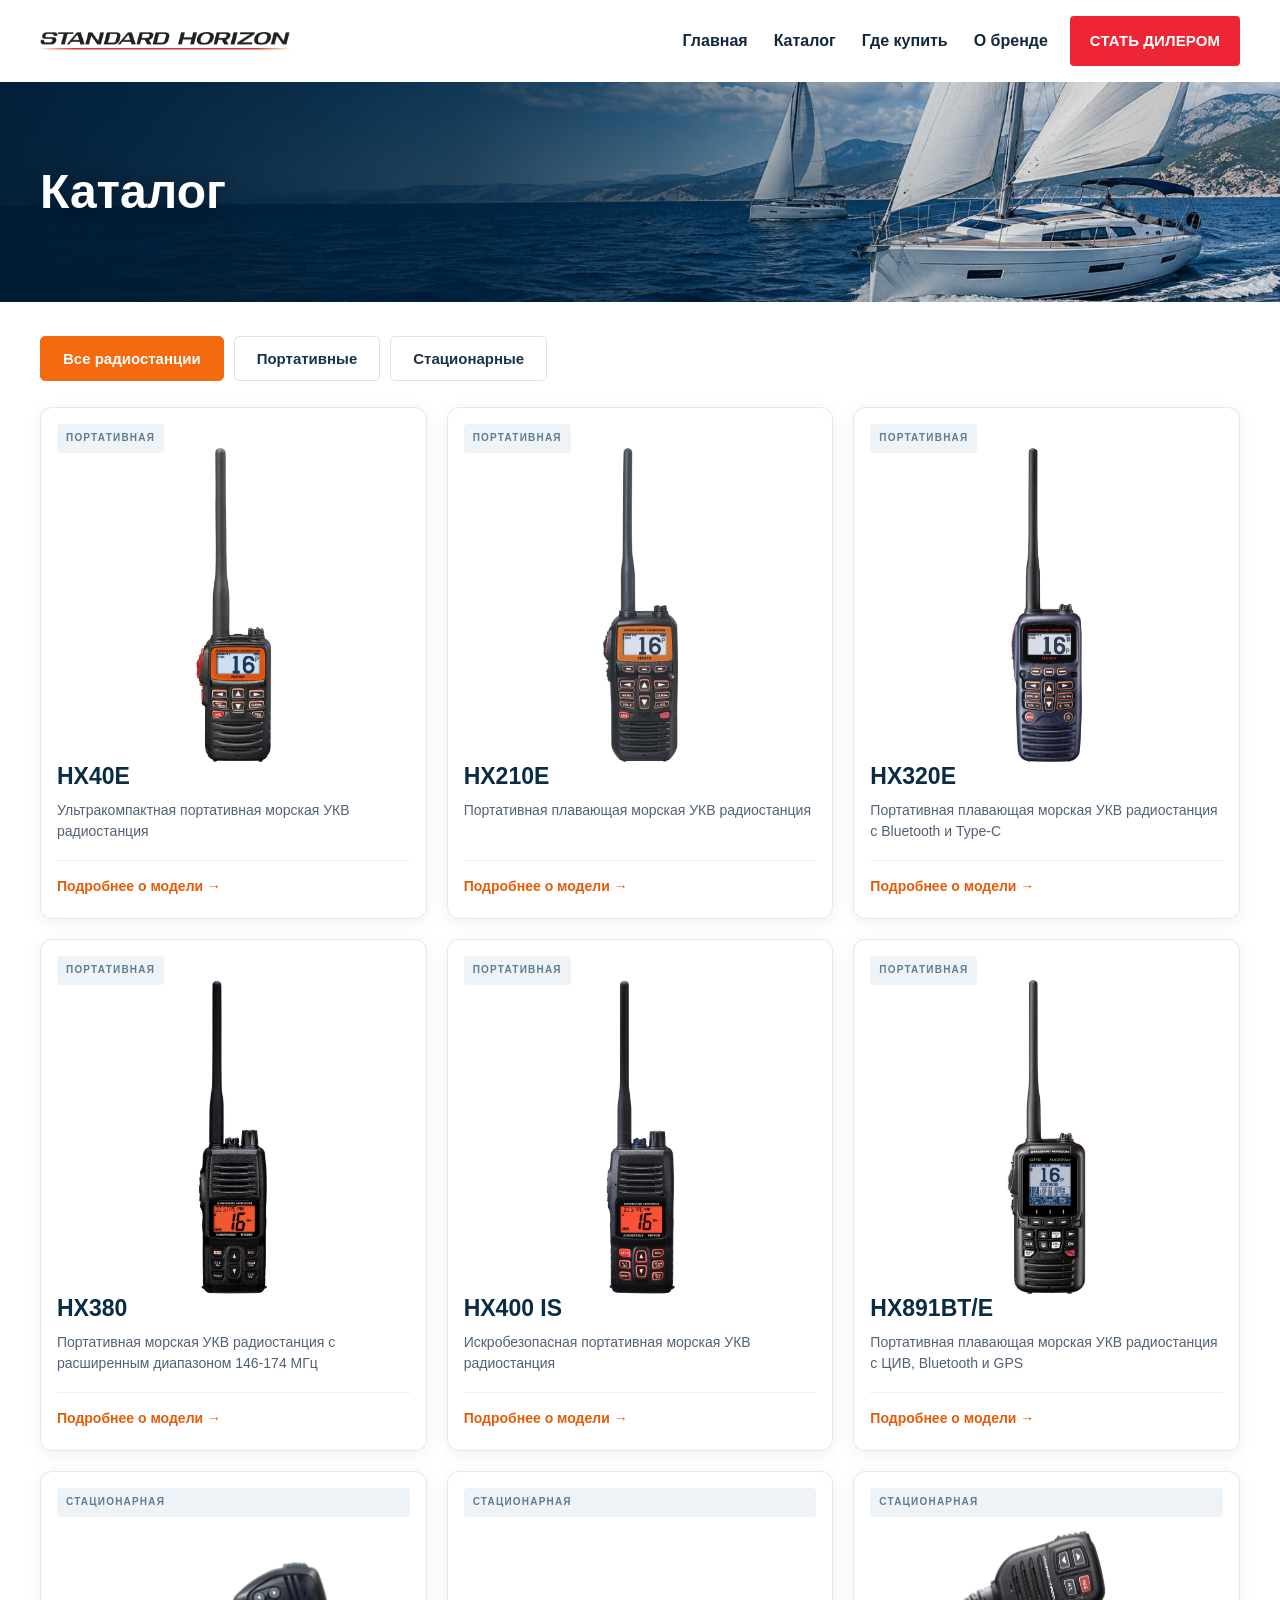
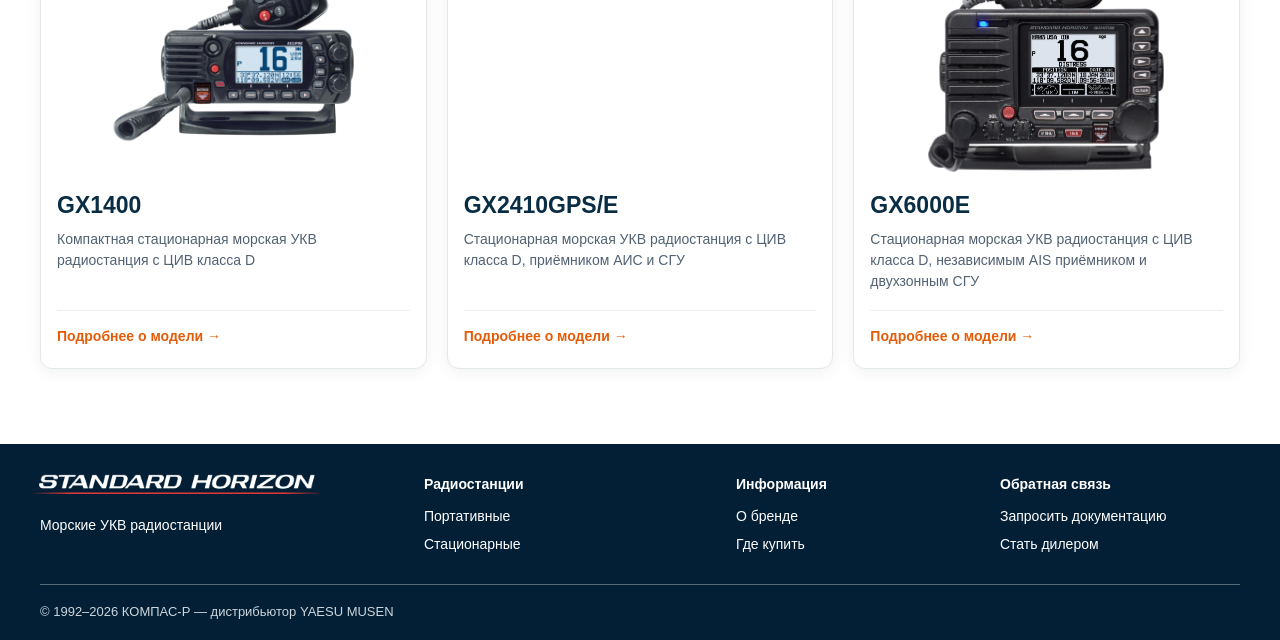
==== commit eba76240: "Update footer contact link to documentation request" ====
--- a/catalog/index.html
+++ b/catalog/index.html
@@ -1,3 +1,3 @@
 <!DOCTYPE html>
 
-<html lang="ru"><head><meta charset="utf-8"/><meta content="width=device-width,initial-scale=1" name="viewport"/><title>Каталог морских УКВ радиостанций — Standard Horizon</title><meta content="Каталог стационарных и портативных морских УКВ радиостанций Standard Horizon" name="description"/><link rel="stylesheet" href="catalog.css?v=20261125-unified-banner"/></head><body><header class="site-header"><div class="container header-inner"><a aria-label="Standard Horizon — главная" class="logo" href="../index.html"><img alt="Standard Horizon" src="[data-uri]"/></a><button aria-controls="nav" aria-expanded="false" aria-label="Открыть меню" class="mobile-menu">☰</button><nav aria-label="Основная навигация" class="nav" id="nav"><a href="../index.html">Главная</a><a href="index.html">Каталог</a><a href="../where-to-buy.html">Где купить</a><a href="../about.html">О бренде</a></nav><a class="dealer-btn" href="../dealer.html">СТАТЬ ДИЛЕРОМ</a></div></header><section class="catalog-hero"><div class="container"><h1>Каталог</h1></div></section><main class="catalog-main container"><div aria-label="Тип радиостанции" class="catalog-controls" role="group"><button aria-pressed="true" class="filter-btn active" data-filter="all" type="button">Все радиостанции</button><button aria-pressed="false" class="filter-btn" data-filter="handheld" type="button">Портативные</button><button aria-pressed="false" class="filter-btn" data-filter="fixed" type="button">Стационарные</button></div><div class="catalog-grid"><article class="catalog-card" data-type="handheld" role="link" tabindex="0" data-href="../products/HX40E.html"><div class="product-category">ПОРТАТИВНАЯ</div><img alt="Standard Horizon HX40E" class="product-photo" loading="lazy" src="../assets/products/HX40E.jpg"/><h2>HX40E</h2><p>Ультракомпактная портативная морская УКВ радиостанция</p><span class="more">Подробнее о модели  →</span></article><article class="catalog-card" data-type="handheld"><div class="product-category">ПОРТАТИВНАЯ</div><img alt="Standard Horizon HX210E" class="product-photo" loading="lazy" src="../assets/products/HX210E.jpg"/><h2>HX210E</h2><p>Портативная плавающая морская УКВ радиостанция</p><span class="more">Подробнее о модели  →</span></article><article class="catalog-card" data-type="handheld"><div class="product-category">ПОРТАТИВНАЯ</div><img alt="Standard Horizon HX320E" class="product-photo" loading="lazy" src="../assets/products/HX320E.jpg"/><h2>HX320E</h2><p>Портативная плавающая морская УКВ радиостанция с Bluetooth и Type-C</p><span class="more">Подробнее о модели  →</span></article><article class="catalog-card" data-type="handheld"><div class="product-category">ПОРТАТИВНАЯ</div><img alt="Standard Horizon HX380" class="product-photo" loading="lazy" src="../assets/products/HX380.jpg"/><h2>HX380</h2><p>Портативная морская УКВ радиостанция с расширенным диапазоном 146-174 МГц</p><span class="more">Подробнее о модели  →</span></article><article class="catalog-card" data-type="handheld"><div class="product-category">ПОРТАТИВНАЯ</div><img alt="Standard Horizon HX400 IS" class="product-photo" loading="lazy" src="../assets/products/HX400IS.jpg"/><h2>HX400 IS</h2><p>Искробезопасная портативная морская УКВ радиостанция</p><span class="more">Подробнее о модели  →</span></article><article class="catalog-card" data-type="handheld"><div class="product-category">ПОРТАТИВНАЯ</div><img alt="Standard Horizon HX891BT/E" class="product-photo" loading="lazy" src="../assets/products/HX891BTE.jpg"/><h2>HX891BT/E</h2><p>Портативная плавающая морская УКВ радиостанция с ЦИВ, Bluetooth и GPS</p><span class="more">Подробнее о модели  →</span></article><article class="catalog-card" data-type="fixed"><div class="product-category">СТАЦИОНАРНАЯ</div><div class="fixed-photo-frame"><img alt="Standard Horizon GX1400" loading="lazy" src="../assets/products/GX1400.jpg"/></div><h2>GX1400</h2><p>Компактная стационарная морская УКВ радиостанция с ЦИВ класса D</p><span class="more">Подробнее о модели  →</span></article><article class="catalog-card" data-type="fixed"><div class="product-category">СТАЦИОНАРНАЯ</div><div class="fixed-photo-frame"><img alt="Standard Horizon GX2410GPS/E" loading="lazy" src="https://standardhorizon.co.uk/wp-content/uploads/2021/01/GX2400_Front_20191024_USA_E2O-scaled.jpg"/></div><h2>GX2410GPS/E</h2><p>Стационарная морская УКВ радиостанция с ЦИВ класса D, приёмником АИС и СГУ</p><span class="more">Подробнее о модели  →</span></article><article class="catalog-card" data-type="fixed"><div class="product-category">СТАЦИОНАРНАЯ</div><div class="fixed-photo-frame"><img alt="Standard Horizon GX6000E" loading="lazy" src="../assets/products/GX6000E.jpg"/></div><h2>GX6000E</h2><p>Стационарная морская УКВ радиостанция с ЦИВ класса D, независимым AIS приёмником и двухзонным СГУ</p><span class="more">Подробнее о модели  →</span></article></div></main><footer class="footer" id="dealers"><div class="container"><div class="footer-grid"><div><div class="footer-logo"><img alt="Standard Horizon" src="../assets/images/logo-footer.png"/></div><p>Морские УКВ радиостанции</p></div><div><h3>Радиостанции</h3><a href="index.html?type=handheld">Портативные</a><a href="index.html?type=fixed">Стационарные</a></div><div><h3>Информация</h3><a href="../about.html">О бренде</a><a href="../where-to-buy.html">Где купить</a></div><div id="contact"><h3>Обратная связь</h3><a href="../contact.html?topic=consultation">Написать нам</a><a href="../dealer.html">Стать дилером</a></div></div><div class="copyright">© 1992–2026 КОМПАС-Р — дистрибьютор YAESU MUSEN</div></div></footer><script>const nav=document.querySelector('.nav'),toggle=document.querySelector('.mobile-menu');if(toggle)toggle.addEventListener('click',()=>{let open=nav.classList.toggle('open');toggle.setAttribute('aria-expanded',String(open))});function filterCatalog(type){document.querySelectorAll('.filter-btn').forEach(b=>{let on=b.dataset.filter===type;b.classList.toggle('active',on);b.setAttribute('aria-pressed',String(on))});document.querySelectorAll('.catalog-card').forEach(c=>c.hidden=type!=='all'&&c.dataset.type!==type);}const initial=new URLSearchParams(location.search).get('type');filterCatalog(['fixed','handheld'].includes(initial)?initial:'all');document.querySelectorAll('.filter-btn').forEach(b=>b.addEventListener('click',()=>{filterCatalog(b.dataset.filter);let url=new URL(location.href);if(b.dataset.filter==='all')url.searchParams.delete('type');else url.searchParams.set('type',b.dataset.filter);history.replaceState(null,'',url)}));document.querySelectorAll('.catalog-card[data-href]').forEach(c=>{const go=()=>location.href=c.dataset.href;c.addEventListener('click',go);c.addEventListener('keydown',e=>{if(e.key==='Enter'){go()}})});</script></body></html>+<html lang="ru"><head><meta charset="utf-8"/><meta content="width=device-width,initial-scale=1" name="viewport"/><title>Каталог морских УКВ радиостанций — Standard Horizon</title><meta content="Каталог стационарных и портативных морских УКВ радиостанций Standard Horizon" name="description"/><link rel="stylesheet" href="catalog.css?v=20261125-unified-banner"/></head><body><header class="site-header"><div class="container header-inner"><a aria-label="Standard Horizon — главная" class="logo" href="../index.html"><img alt="Standard Horizon" src="[data-uri]"/></a><button aria-controls="nav" aria-expanded="false" aria-label="Открыть меню" class="mobile-menu">☰</button><nav aria-label="Основная навигация" class="nav" id="nav"><a href="../index.html">Главная</a><a href="index.html">Каталог</a><a href="../where-to-buy.html">Где купить</a><a href="../about.html">О бренде</a></nav><a class="dealer-btn" href="../dealer.html">СТАТЬ ДИЛЕРОМ</a></div></header><section class="catalog-hero"><div class="container"><h1>Каталог</h1></div></section><main class="catalog-main container"><div aria-label="Тип радиостанции" class="catalog-controls" role="group"><button aria-pressed="true" class="filter-btn active" data-filter="all" type="button">Все радиостанции</button><button aria-pressed="false" class="filter-btn" data-filter="handheld" type="button">Портативные</button><button aria-pressed="false" class="filter-btn" data-filter="fixed" type="button">Стационарные</button></div><div class="catalog-grid"><article class="catalog-card" data-type="handheld" role="link" tabindex="0" data-href="../products/HX40E.html"><div class="product-category">ПОРТАТИВНАЯ</div><img alt="Standard Horizon HX40E" class="product-photo" loading="lazy" src="../assets/products/HX40E.jpg"/><h2>HX40E</h2><p>Ультракомпактная портативная морская УКВ радиостанция</p><span class="more">Подробнее о модели  →</span></article><article class="catalog-card" data-type="handheld"><div class="product-category">ПОРТАТИВНАЯ</div><img alt="Standard Horizon HX210E" class="product-photo" loading="lazy" src="../assets/products/HX210E.jpg"/><h2>HX210E</h2><p>Портативная плавающая морская УКВ радиостанция</p><span class="more">Подробнее о модели  →</span></article><article class="catalog-card" data-type="handheld"><div class="product-category">ПОРТАТИВНАЯ</div><img alt="Standard Horizon HX320E" class="product-photo" loading="lazy" src="../assets/products/HX320E.jpg"/><h2>HX320E</h2><p>Портативная плавающая морская УКВ радиостанция с Bluetooth и Type-C</p><span class="more">Подробнее о модели  →</span></article><article class="catalog-card" data-type="handheld"><div class="product-category">ПОРТАТИВНАЯ</div><img alt="Standard Horizon HX380" class="product-photo" loading="lazy" src="../assets/products/HX380.jpg"/><h2>HX380</h2><p>Портативная морская УКВ радиостанция с расширенным диапазоном 146-174 МГц</p><span class="more">Подробнее о модели  →</span></article><article class="catalog-card" data-type="handheld"><div class="product-category">ПОРТАТИВНАЯ</div><img alt="Standard Horizon HX400 IS" class="product-photo" loading="lazy" src="../assets/products/HX400IS.jpg"/><h2>HX400 IS</h2><p>Искробезопасная портативная морская УКВ радиостанция</p><span class="more">Подробнее о модели  →</span></article><article class="catalog-card" data-type="handheld"><div class="product-category">ПОРТАТИВНАЯ</div><img alt="Standard Horizon HX891BT/E" class="product-photo" loading="lazy" src="../assets/products/HX891BTE.jpg"/><h2>HX891BT/E</h2><p>Портативная плавающая морская УКВ радиостанция с ЦИВ, Bluetooth и GPS</p><span class="more">Подробнее о модели  →</span></article><article class="catalog-card" data-type="fixed"><div class="product-category">СТАЦИОНАРНАЯ</div><div class="fixed-photo-frame"><img alt="Standard Horizon GX1400" loading="lazy" src="../assets/products/GX1400.jpg"/></div><h2>GX1400</h2><p>Компактная стационарная морская УКВ радиостанция с ЦИВ класса D</p><span class="more">Подробнее о модели  →</span></article><article class="catalog-card" data-type="fixed"><div class="product-category">СТАЦИОНАРНАЯ</div><div class="fixed-photo-frame"><img alt="Standard Horizon GX2410GPS/E" loading="lazy" src="https://standardhorizon.co.uk/wp-content/uploads/2021/01/GX2400_Front_20191024_USA_E2O-scaled.jpg"/></div><h2>GX2410GPS/E</h2><p>Стационарная морская УКВ радиостанция с ЦИВ класса D, приёмником АИС и СГУ</p><span class="more">Подробнее о модели  →</span></article><article class="catalog-card" data-type="fixed"><div class="product-category">СТАЦИОНАРНАЯ</div><div class="fixed-photo-frame"><img alt="Standard Horizon GX6000E" loading="lazy" src="../assets/products/GX6000E.jpg"/></div><h2>GX6000E</h2><p>Стационарная морская УКВ радиостанция с ЦИВ класса D, независимым AIS приёмником и двухзонным СГУ</p><span class="more">Подробнее о модели  →</span></article></div></main><footer class="footer" id="dealers"><div class="container"><div class="footer-grid"><div><div class="footer-logo"><img alt="Standard Horizon" src="../assets/images/logo-footer.png"/></div><p>Морские УКВ радиостанции</p></div><div><h3>Радиостанции</h3><a href="index.html?type=handheld">Портативные</a><a href="index.html?type=fixed">Стационарные</a></div><div><h3>Информация</h3><a href="../about.html">О бренде</a><a href="../where-to-buy.html">Где купить</a></div><div id="contact"><h3>Обратная связь</h3><a href="../contact.html?topic=documentation">Запросить документацию</a><a href="../dealer.html">Стать дилером</a></div></div><div class="copyright">© 1992–2026 КОМПАС-Р — дистрибьютор YAESU MUSEN</div></div></footer><script>const nav=document.querySelector('.nav'),toggle=document.querySelector('.mobile-menu');if(toggle)toggle.addEventListener('click',()=>{let open=nav.classList.toggle('open');toggle.setAttribute('aria-expanded',String(open))});function filterCatalog(type){document.querySelectorAll('.filter-btn').forEach(b=>{let on=b.dataset.filter===type;b.classList.toggle('active',on);b.setAttribute('aria-pressed',String(on))});document.querySelectorAll('.catalog-card').forEach(c=>c.hidden=type!=='all'&&c.dataset.type!==type);}const initial=new URLSearchParams(location.search).get('type');filterCatalog(['fixed','handheld'].includes(initial)?initial:'all');document.querySelectorAll('.filter-btn').forEach(b=>b.addEventListener('click',()=>{filterCatalog(b.dataset.filter);let url=new URL(location.href);if(b.dataset.filter==='all')url.searchParams.delete('type');else url.searchParams.set('type',b.dataset.filter);history.replaceState(null,'',url)}));document.querySelectorAll('.catalog-card[data-href]').forEach(c=>{const go=()=>location.href=c.dataset.href;c.addEventListener('click',go);c.addEventListener('keydown',e=>{if(e.key==='Enter'){go()}})});</script></body></html>
